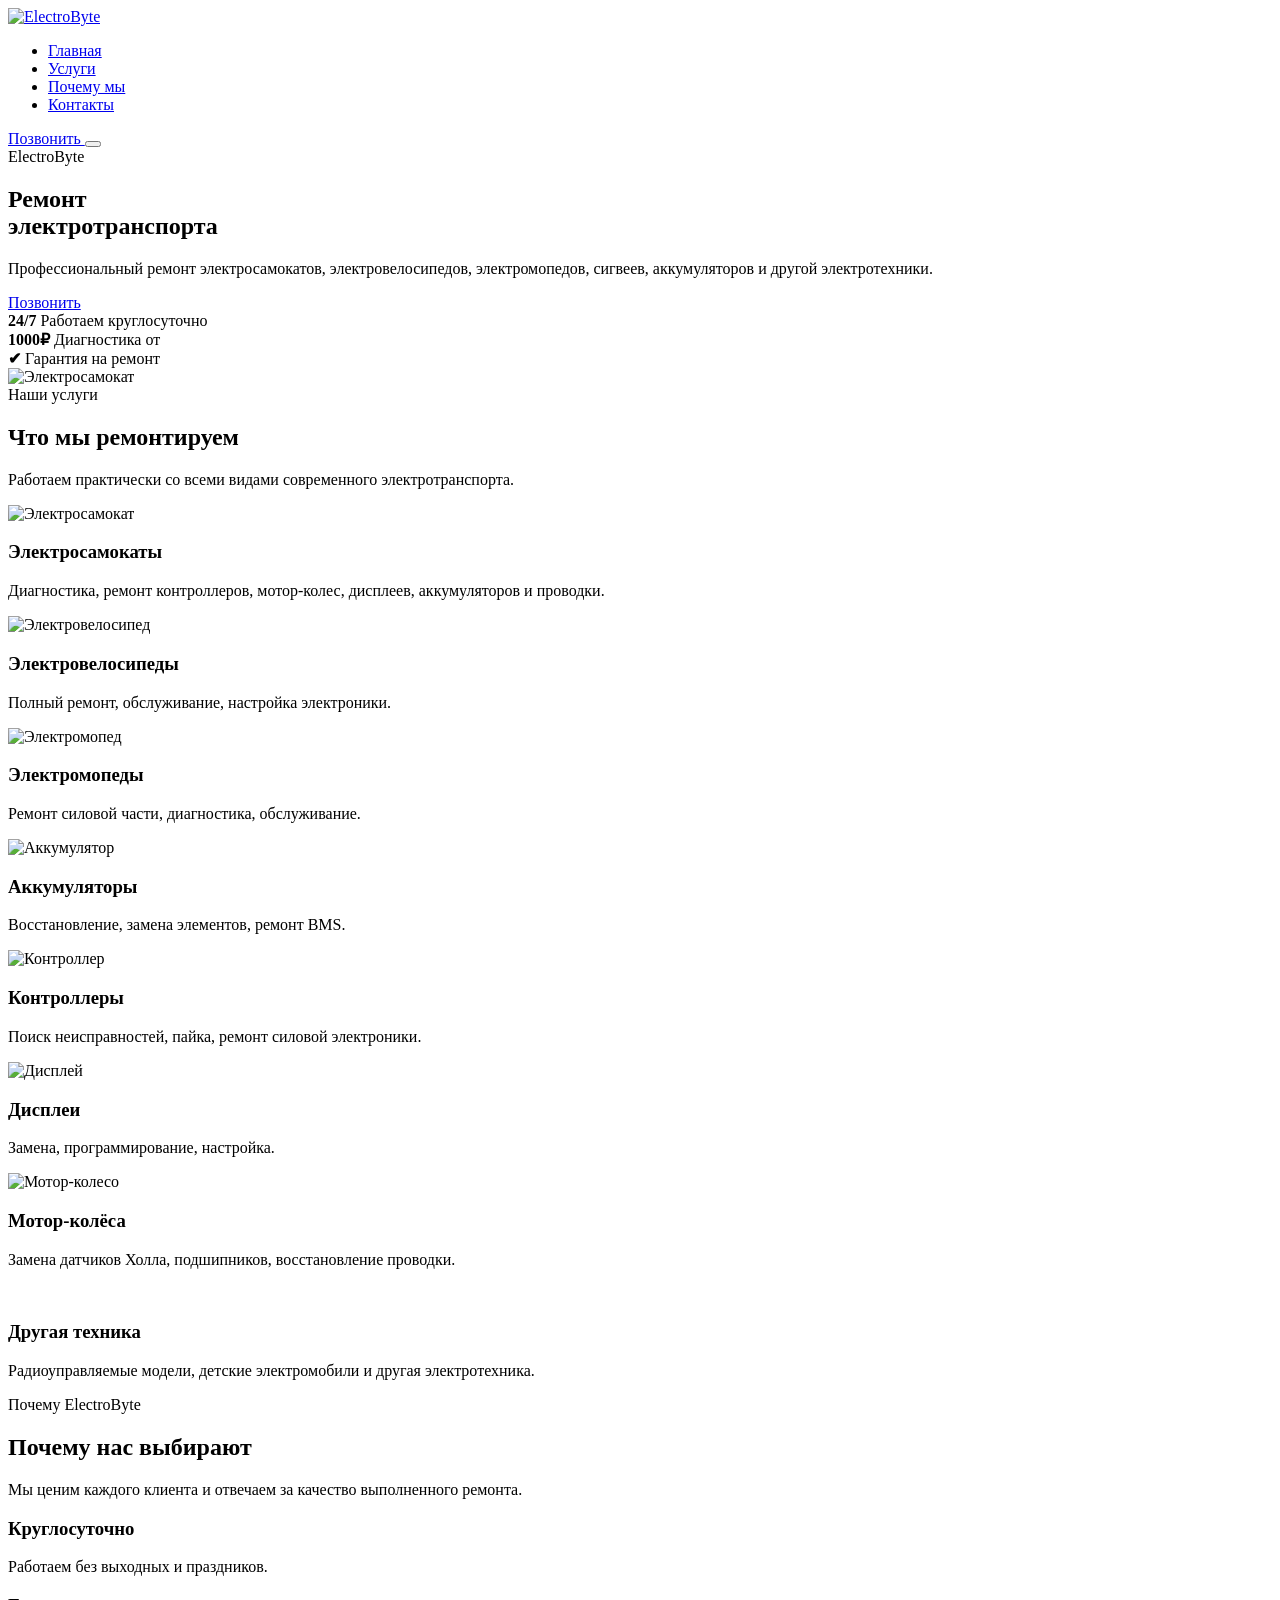
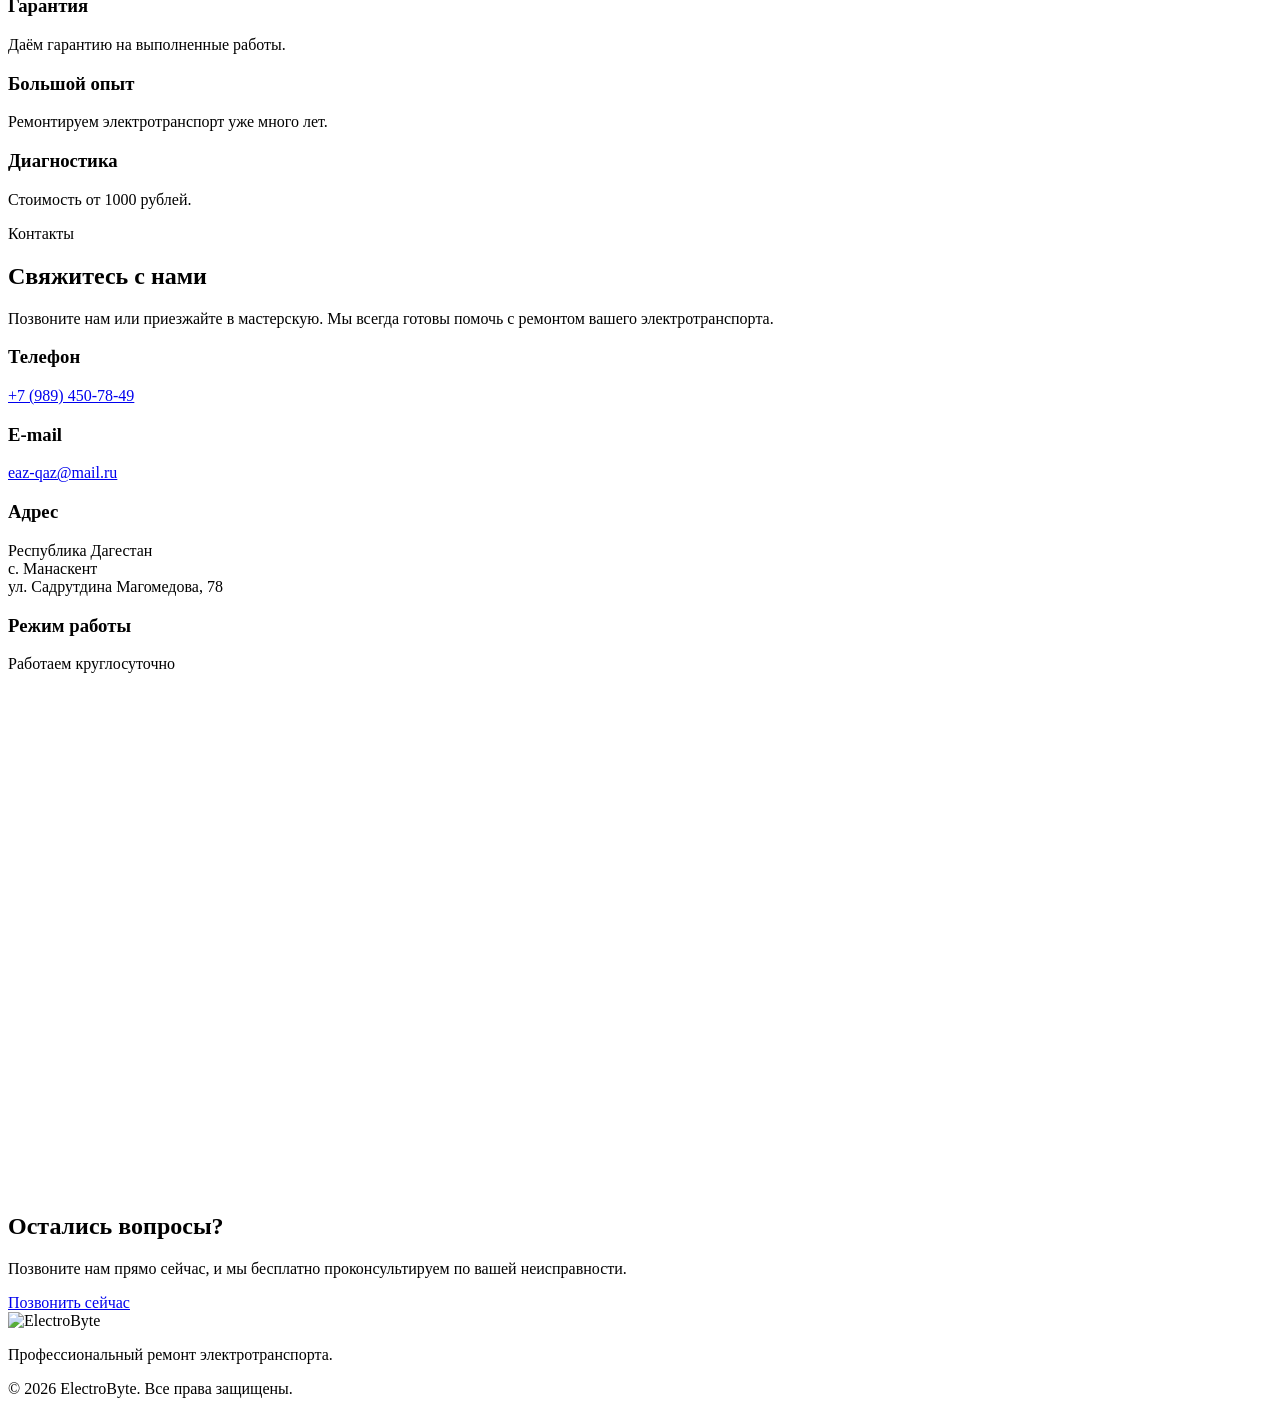
==== index.html @ 0cd7c613 "Add files via upload" ====
<!DOCTYPE html>
<html lang="ru">

<head>

    <meta charset="UTF-8">

    <meta name="viewport" content="width=device-width, initial-scale=1.0">

    <title>ElectroByte | Ремонт электротранспорта</title>

    <meta name="description"
        content="ElectroByte — профессиональный ремонт электросамокатов, электровелосипедов, электромопедов, аккумуляторов и другой электротехники.">

    <meta name="keywords"
        content="ремонт электросамокатов, ремонт электровелосипедов, ремонт электротранспорта, Дагестан, Манаскент">

    <meta name="theme-color" content="#0B1220">

    <link rel="icon" href="img/favicon.png">

    <link rel="preconnect" href="https://fonts.googleapis.com">

    <link rel="preconnect" href="https://fonts.gstatic.com" crossorigin>

    <link href="https://fonts.googleapis.com/css2?family=Montserrat:wght@300;400;500;600;700;800&display=swap"
        rel="stylesheet">

    <link rel="stylesheet" href="css/style.css">

</head>

<body>

<header class="header">

    <div class="container">

        <a href="#" class="logo">

            <img src="img/logo.png" alt="ElectroByte">

        </a>

        <nav class="navigation">

            <ul>

                <li><a href="#home">Главная</a></li>

                <li><a href="#services">Услуги</a></li>

                <li><a href="#advantages">Почему мы</a></li>

                <li><a href="#contacts">Контакты</a></li>

            </ul>

        </nav>

        <a href="tel:+79894507849" class="phone-button">

            Позвонить

        </a>

        <button class="burger">

            <span></span>

            <span></span>

            <span></span>

        </button>

    </div>

</header>

<main>

<section class="hero" id="home">

    <div class="container hero-wrapper">

        <div class="hero-content">

            <span class="subtitle">

                ElectroByte

            </span>

            <h1>

                Ремонт<br>

                электротранспорта

            </h1>

            <p>

                Профессиональный ремонт электросамокатов,
                электровелосипедов, электромопедов,
                сигвеев, аккумуляторов и другой
                электротехники.

            </p>

            <div class="hero-buttons">

                <a href="tel:+79894507849" class="btn btn-primary">

                    Позвонить

                </a>

            </div>

            <div class="hero-features">

                <div>

                    <strong>24/7</strong>

                    <span>Работаем круглосуточно</span>

                </div>

                <div>

                    <strong>1000₽</strong>

                    <span>Диагностика от</span>

                </div>

                <div>

                    <strong>✔</strong>

                    <span>Гарантия на ремонт</span>

                </div>

            </div>

        </div>

        <div class="hero-image">

            <img src="img/hero.webp" alt="Электросамокат">

        </div>

    </div>

</section>

<section class="services" id="services">

    <div class="container">

        <div class="section-header">

            <span>

                Наши услуги

            </span>

            <h2>

                Что мы ремонтируем

            </h2>

            <p>

                Работаем практически со всеми видами современного электротранспорта.

            </p>

        </div>

        <div class="services-grid">
                        <article class="service-card">

                <img src="img/icons/scooter.png" alt="Электросамокат">

                <h3>Электросамокаты</h3>

                <p>
                    Диагностика, ремонт контроллеров,
                    мотор-колес, дисплеев,
                    аккумуляторов и проводки.
                </p>

            </article>

            <article class="service-card">

                <img src="img/icons/bike.png" alt="Электровелосипед">

                <h3>Электровелосипеды</h3>

                <p>
                    Полный ремонт,
                    обслуживание,
                    настройка электроники.
                </p>

            </article>

            <article class="service-card">

                <img src="img/icons/moped.png" alt="Электромопед">

                <h3>Электромопеды</h3>

                <p>
                    Ремонт силовой части,
                    диагностика,
                    обслуживание.
                </p>

            </article>

            <article class="service-card">

                <img src="img/icons/battery.png" alt="Аккумулятор">

                <h3>Аккумуляторы</h3>

                <p>
                    Восстановление,
                    замена элементов,
                    ремонт BMS.
                </p>

            </article>

            <article class="service-card">

                <img src="img/icons/controller.png" alt="Контроллер">

                <h3>Контроллеры</h3>

                <p>
                    Поиск неисправностей,
                    пайка,
                    ремонт силовой электроники.
                </p>

            </article>

            <article class="service-card">

                <img src="img/icons/display.png" alt="Дисплей">

                <h3>Дисплеи</h3>

                <p>
                    Замена,
                    программирование,
                    настройка.
                </p>

            </article>

            <article class="service-card">

                <img src="img/icons/motor.svg" alt="Мотор-колесо">

                <h3>Мотор-колёса</h3>

                <p>
                    Замена датчиков Холла,
                    подшипников,
                    восстановление проводки.
                </p>

            </article>

            <article class="service-card">

                <img src="img/icons/other.svg" alt="">

                <h3>Другая техника</h3>

                <p>
                    Радиоуправляемые модели,
                    детские электромобили
                    и другая электротехника.
                </p>

            </article>

        </div>

    </div>

</section>

<section class="advantages" id="advantages">

    <div class="container">

        <div class="section-header">

            <span>

                Почему ElectroByte

            </span>

            <h2>

                Почему нас выбирают

            </h2>

            <p>

                Мы ценим каждого клиента
                и отвечаем за качество
                выполненного ремонта.

            </p>

        </div>

        <div class="advantages-grid">

            <div class="advantage">

                <h3>Круглосуточно</h3>

                <p>

                    Работаем без выходных
                    и праздников.

                </p>

            </div>

            <div class="advantage">

                <h3>Гарантия</h3>

                <p>

                    Даём гарантию
                    на выполненные работы.

                </p>

            </div>

            <div class="advantage">

                <h3>Большой опыт</h3>

                <p>

                    Ремонтируем
                    электротранспорт
                    уже много лет.

                </p>

            </div>

            <div class="advantage">

                <h3>Диагностика</h3>

                <p>

                    Стоимость
                    от 1000 рублей.

                </p>

            </div>

        </div>

    </div>

</section>

<section class="contacts" id="contacts">

    <div class="container">

        <div class="section-header">

            <span>

                Контакты

            </span>

            <h2>

                Свяжитесь с нами

            </h2>
                        <p>

                Позвоните нам или приезжайте в мастерскую.
                Мы всегда готовы помочь с ремонтом вашего электротранспорта.

            </p>

        </div>

        <div class="contacts-wrapper">

            <div class="contact-info">

                <div class="contact-card">

                    <h3>Телефон</h3>

                    <a href="tel:+79894507849">

                        +7 (989) 450-78-49

                    </a>

                </div>

                <div class="contact-card">

                    <h3>E-mail</h3>

                    <a href="mailto:eaz-qaz@mail.ru">

                        eaz-qaz@mail.ru

                    </a>

                </div>

                <div class="contact-card">

                    <h3>Адрес</h3>

                    <p>

                        Республика Дагестан<br>
                        с. Манаскент<br>
                        ул. Садрутдина Магомедова, 78

                    </p>

                </div>

                <div class="contact-card">

                    <h3>Режим работы</h3>

                    <p>

                        Работаем круглосуточно

                    </p>

                </div>

            </div>

           <div class="map">

    <iframe
        src="https://yandex.ru/map-widget/v1/?um=constructor%3A7af383a768c55aa3eb6e711b6950ebe165c0f8ca5ec06f56325279b24f42268d&amp;source=constructor"
        width="100%"
        height="500"
        frameborder="0"
        loading="lazy">
    </iframe>

</div>

        </div>

    </div>

</section>

<section class="cta">

    <div class="container">

        <div class="cta-content">

            <h2>

                Остались вопросы?

            </h2>

            <p>

                Позвоните нам прямо сейчас,
                и мы бесплатно проконсультируем
                по вашей неисправности.

            </p>

            <a href="tel:+79894507849" class="btn btn-primary">

                Позвонить сейчас

            </a>

        </div>

    </div>

</section>

</main>

<footer class="footer">

    <div class="container">

        <div class="footer-top">

            <img src="img/logo.png"
                 alt="ElectroByte"
                 class="footer-logo">

            <p>

                Профессиональный ремонт электротранспорта.

            </p>

        </div>

        <div class="footer-bottom">

            <p>

                © 2026 ElectroByte.
                Все права защищены.

            </p>

        </div>

    </div>

</footer>

<script src="js/script.js"></script>

</body>

</html>
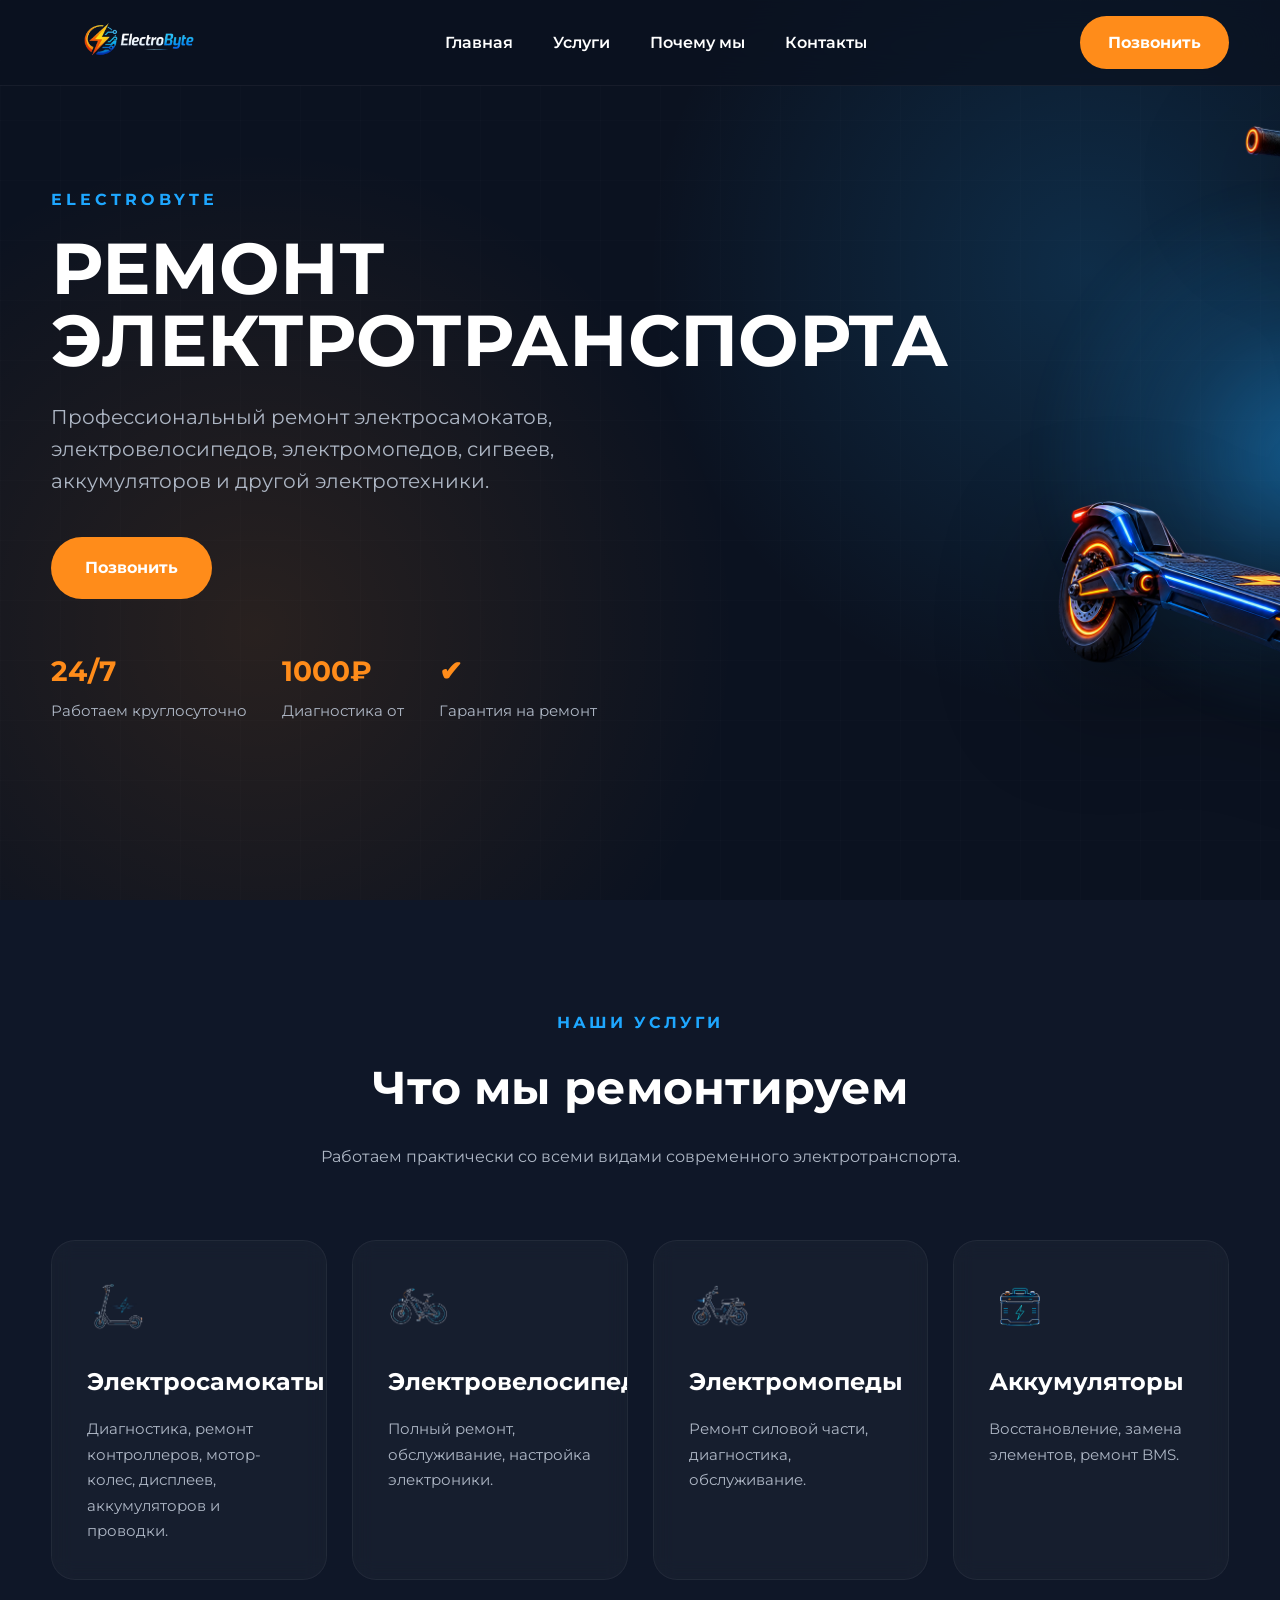
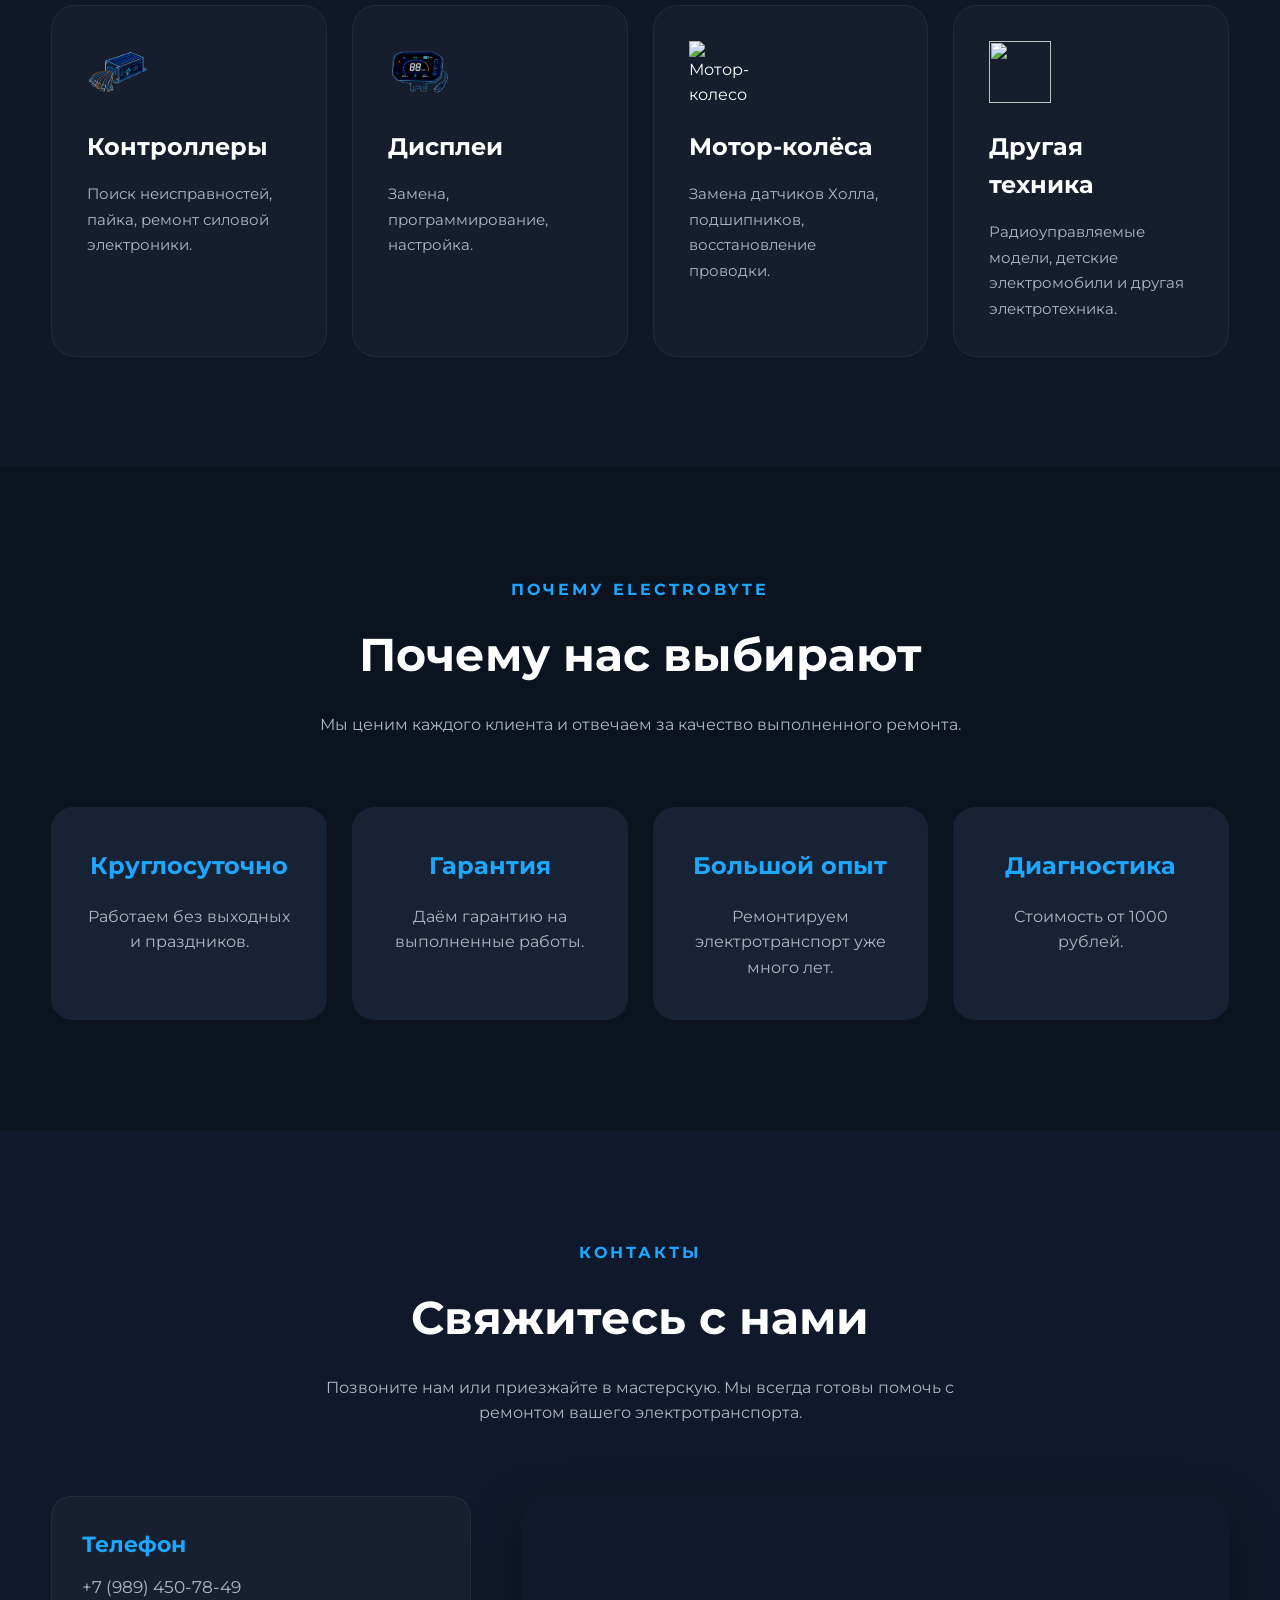
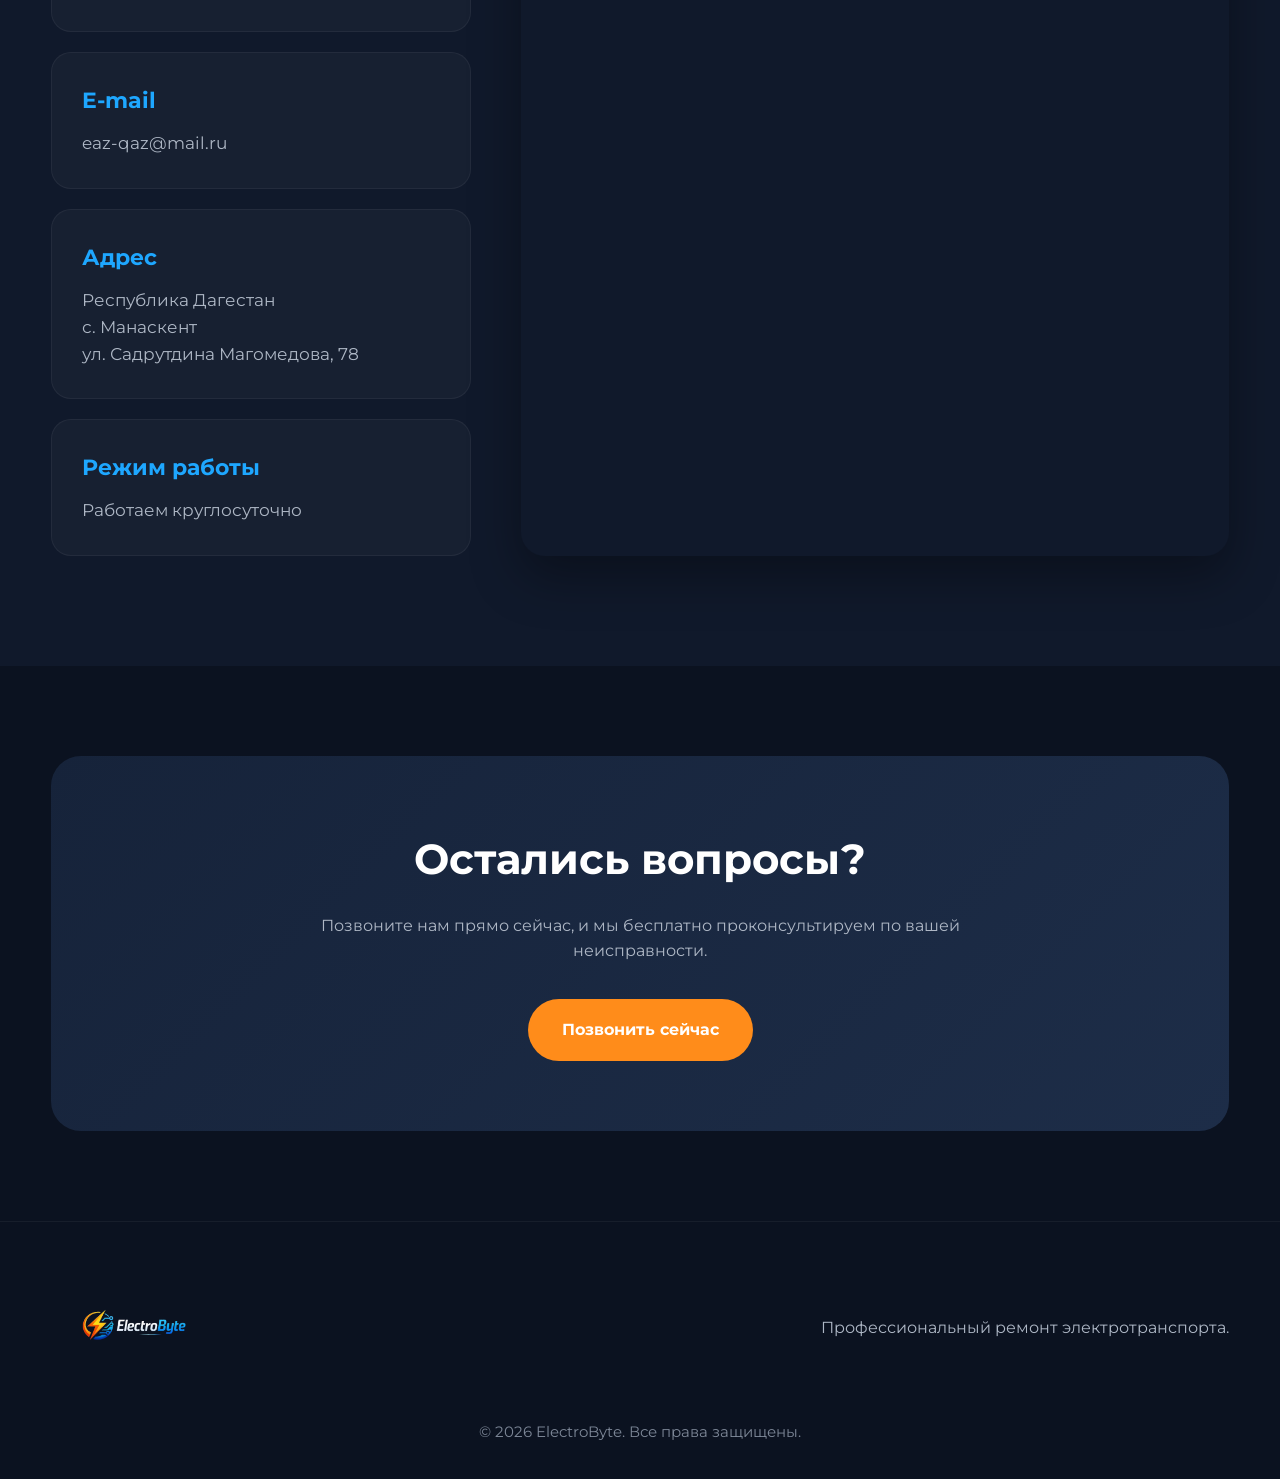
==== commit 9e06733b: "Первый сайт ElectroByte" ====
--- a/index.html
+++ b/index.html
@@ -475,7 +475,7 @@
 
             </div>
 
-           <div class="map">
+      <div class="map">
 
     <iframe
         src="https://yandex.ru/map-widget/v1/?um=constructor%3A7af383a768c55aa3eb6e711b6950ebe165c0f8ca5ec06f56325279b24f42268d&amp;source=constructor"
--- a/css/style.css
+++ b/css/style.css
@@ -0,0 +1,1022 @@
+/* ==========================================================
+   ELECTROBYTE
+   Автор: ChatGPT
+   Версия: 1.0
+========================================================== */
+
+:root{
+
+    --bg:#0b1220;
+    --bg-light:#131c2f;
+    --card:#182235;
+
+    --blue:#1ea7ff;
+    --orange:#ff8c1a;
+
+    --white:#ffffff;
+    --gray:#aeb7c5;
+
+    --radius:18px;
+
+    --transition:.35s ease;
+
+    --shadow:0 20px 50px rgba(0,0,0,.35);
+
+}
+
+/* ==========================================================
+RESET
+========================================================== */
+
+*{
+
+    margin:0;
+    padding:0;
+    box-sizing:border-box;
+
+}
+
+html{
+
+    scroll-behavior:smooth;
+
+}
+
+body{
+
+    font-family:"Montserrat",sans-serif;
+
+    background:var(--bg);
+
+    color:var(--white);
+
+    overflow-x:hidden;
+
+    line-height:1.6;
+
+}
+
+img{
+
+    display:block;
+
+    max-width:100%;
+
+}
+
+a{
+
+    color:inherit;
+
+    text-decoration:none;
+
+}
+
+button{
+
+    font-family:inherit;
+
+}
+
+/* ==========================================================
+CONTAINER
+========================================================== */
+
+.container{
+
+    width:min(1200px,92%);
+
+    margin:auto;
+
+}
+
+/* ==========================================================
+SECTION
+========================================================== */
+
+section{
+
+    padding:110px 0;
+
+}
+
+.section-header{
+
+    text-align:center;
+
+    margin-bottom:70px;
+
+}
+
+.section-header span{
+
+    display:inline-block;
+
+    color:var(--blue);
+
+    font-weight:700;
+
+    letter-spacing:3px;
+
+    text-transform:uppercase;
+
+    margin-bottom:15px;
+
+}
+
+.section-header h2{
+
+    font-size:46px;
+
+    margin-bottom:20px;
+
+}
+
+.section-header p{
+
+    max-width:700px;
+
+    margin:auto;
+
+    color:var(--gray);
+
+}
+
+/* ==========================================================
+BUTTONS
+========================================================== */
+
+.btn{
+
+    display:inline-flex;
+
+    align-items:center;
+
+    justify-content:center;
+
+    gap:10px;
+
+    padding:18px 34px;
+
+    border-radius:999px;
+
+    transition:var(--transition);
+
+    font-weight:700;
+
+}
+
+.btn-primary{
+
+    background:var(--orange);
+
+    color:#fff;
+
+}
+
+.btn-primary:hover{
+
+    background:var(--blue);
+
+    transform:translateY(-4px);
+
+}
+
+/* ==========================================================
+HEADER
+========================================================== */
+
+.header{
+
+    position:fixed;
+
+    top:0;
+
+    left:0;
+
+    width:100%;
+
+    z-index:1000;
+
+    backdrop-filter:blur(18px);
+
+    background:rgba(11,18,32,.70);
+
+    border-bottom:1px solid rgba(255,255,255,.05);
+
+}
+
+.header .container{
+
+    height:85px;
+
+    display:flex;
+
+    align-items:center;
+
+    justify-content:space-between;
+
+}
+
+.logo img{
+
+    width:180px;
+
+}
+
+.navigation ul{
+
+    display:flex;
+
+    gap:40px;
+
+    list-style:none;
+
+}
+
+.navigation a{
+
+    font-weight:600;
+
+    transition:var(--transition);
+
+}
+
+.navigation a:hover{
+
+    color:var(--blue);
+
+}
+
+.phone-button{
+
+    background:var(--orange);
+
+    padding:14px 28px;
+
+    border-radius:999px;
+
+    transition:var(--transition);
+
+    font-weight:700;
+
+}
+
+.phone-button:hover{
+
+    background:var(--blue);
+
+}
+
+.burger{
+
+    display:none;
+
+    background:none;
+
+    border:none;
+
+    cursor:pointer;
+
+}
+
+.burger span{
+
+    display:block;
+
+    width:28px;
+
+    height:3px;
+
+    background:#fff;
+
+    margin:5px 0;
+
+    border-radius:3px;
+
+}
+
+/* ==========================================================
+HERO
+========================================================== */
+
+.hero{
+
+    min-height:100vh;
+
+    display:flex;
+
+    align-items:center;
+
+    position:relative;
+
+    overflow:hidden;
+
+    padding-top:120px;
+
+    background:
+    radial-gradient(circle at 85% 30%, rgba(30,167,255,.18), transparent 35%),
+    radial-gradient(circle at 20% 70%, rgba(255,140,26,.12), transparent 40%),
+    #0b1220;
+
+}
+
+.hero::before{
+
+    content:"";
+
+    position:absolute;
+
+    inset:0;
+
+    background-image:
+
+        linear-gradient(rgba(255,255,255,.03) 1px, transparent 1px),
+
+        linear-gradient(90deg, rgba(255,255,255,.03) 1px, transparent 1px);
+
+    background-size:60px 60px;
+
+    opacity:.35;
+
+}
+
+.hero-wrapper{
+
+    position:relative;
+
+    z-index:2;
+
+    display:grid;
+
+    grid-template-columns:1fr 1fr;
+
+    gap:80px;
+
+    align-items:center;
+
+}
+
+.hero-content .subtitle{
+
+    display:inline-block;
+
+    color:var(--blue);
+
+    font-weight:700;
+
+    letter-spacing:4px;
+
+    text-transform:uppercase;
+
+    margin-bottom:20px;
+
+}
+
+.hero-content h1{
+
+    font-size:72px;
+
+    line-height:1;
+
+    margin-bottom:25px;
+
+    text-transform:uppercase;
+
+}
+
+.hero-content p{
+
+    color:var(--gray);
+
+    font-size:20px;
+
+    max-width:620px;
+
+    margin-bottom:40px;
+
+}
+
+.hero-buttons{
+
+    display:flex;
+
+    gap:20px;
+
+    margin-bottom:50px;
+
+}
+
+.hero-features{
+
+    display:flex;
+
+    gap:35px;
+
+    flex-wrap:wrap;
+
+}
+
+.hero-features div{
+
+    display:flex;
+
+    flex-direction:column;
+
+    gap:6px;
+
+}
+
+.hero-features strong{
+
+    color:var(--orange);
+
+    font-size:28px;
+
+}
+
+.hero-features span{
+
+    color:var(--gray);
+
+    font-size:15px;
+
+}
+
+.hero-image{
+
+    position:relative;
+
+    display:flex;
+
+    justify-content:center;
+
+    align-items:center;
+
+}
+
+.hero-image::before{
+
+    content:"";
+
+    position:absolute;
+
+    width:520px;
+
+    height:520px;
+
+    border-radius:50%;
+
+    background:radial-gradient(circle,
+        rgba(30,167,255,.45),
+        rgba(30,167,255,.15),
+        transparent 75%);
+
+    filter:blur(15px);
+
+}
+
+.hero-image img{
+
+    position:relative;
+
+    z-index:2;
+
+    max-width:560px;
+
+    animation:float 4s ease-in-out infinite;
+
+    filter:drop-shadow(0 35px 60px rgba(0,0,0,.45));
+
+}
+
+@keyframes float{
+
+    0%,100%{
+        transform:translateX(-200px) translateY(0);
+    }
+
+    50%{
+        transform:translateX(-200px) translateY(-18px);
+    }
+
+}
+
+/* ==========================================================
+SERVICES
+========================================================== */
+
+.services{
+
+    position:relative;
+
+    background:#0f1728;
+
+}
+
+.services-grid{
+
+    display:grid;
+
+    grid-template-columns:repeat(4,1fr);
+
+    gap:25px;
+
+}
+
+.service-card{
+
+    position:relative;
+
+    overflow:hidden;
+
+    background:rgba(255,255,255,.03);
+
+    border:1px solid rgba(255,255,255,.05);
+
+    border-radius:24px;
+
+    padding:35px;
+
+    transition:all .35s ease;
+
+    backdrop-filter:blur(10px);
+
+}
+
+.service-card::before{
+
+    content:"";
+
+    position:absolute;
+
+    top:0;
+
+    left:-120%;
+
+    width:120%;
+
+    height:100%;
+
+    background:linear-gradient(
+
+        90deg,
+
+        transparent,
+
+        rgba(30,167,255,.15),
+
+        transparent
+
+    );
+
+    transition:.7s;
+
+}
+
+.service-card:hover::before{
+
+    left:120%;
+
+}
+
+.service-card:hover{
+
+    transform:translateY(-10px);
+
+    border-color:rgba(30,167,255,.45);
+
+    box-shadow:
+
+        0 20px 40px rgba(0,0,0,.35),
+
+        0 0 35px rgba(30,167,255,.18);
+
+}
+
+.service-card img{
+
+    width:62px;
+
+    height:62px;
+
+    margin-bottom:25px;
+
+}
+
+.service-card h3{
+
+    font-size:24px;
+
+    margin-bottom:15px;
+
+}
+
+.service-card p{
+
+    color:var(--gray);
+
+    font-size:15px;
+
+    line-height:1.7;
+
+}
+
+/* ==========================================================
+ADVANTAGES
+========================================================== */
+
+.advantages{
+
+    background:#0b1220;
+
+}
+
+.advantages-grid{
+
+    display:grid;
+
+    grid-template-columns:repeat(4,1fr);
+
+    gap:25px;
+
+}
+
+.advantage{
+
+    text-align:center;
+
+    padding:40px 30px;
+
+    background:var(--card);
+
+    border-radius:22px;
+
+    transition:.35s;
+
+}
+
+.advantage:hover{
+
+    transform:translateY(-10px);
+
+    background:#1b2940;
+
+}
+
+.advantage h3{
+
+    margin-bottom:18px;
+
+    font-size:24px;
+
+    color:var(--blue);
+
+}
+
+.advantage p{
+
+    color:var(--gray);
+
+}
+
+/* ==========================================================
+CONTACTS
+========================================================== */
+
+.contacts{
+
+    background:#10192b;
+
+}
+
+.contacts-wrapper{
+
+    display:grid;
+
+    grid-template-columns:420px 1fr;
+
+    gap:50px;
+
+    align-items:stretch;
+
+}
+
+.contact-info{
+
+    display:flex;
+
+    flex-direction:column;
+
+    gap:20px;
+
+}
+
+.contact-card{
+
+    background:rgba(255,255,255,.03);
+
+    border:1px solid rgba(255,255,255,.05);
+
+    border-radius:20px;
+
+    padding:30px;
+
+    transition:.3s;
+
+}
+
+.contact-card:hover{
+
+    border-color:rgba(30,167,255,.35);
+
+    transform:translateY(-5px);
+
+}
+
+.contact-card h3{
+
+    margin-bottom:12px;
+
+    color:var(--blue);
+
+    font-size:22px;
+
+}
+
+.contact-card p,
+.contact-card a{
+
+    color:var(--gray);
+
+    font-size:17px;
+
+}
+
+.contact-card a:hover{
+
+    color:#fff;
+
+}
+
+.map{
+
+    overflow:hidden;
+
+    border-radius:24px;
+
+    box-shadow:var(--shadow);
+
+}
+
+.map iframe{
+
+    width:100%;
+
+    height:100%;
+
+    min-height:520px;
+
+    border:0;
+
+}
+
+/* ==========================================================
+CTA
+========================================================== */
+
+.cta{
+
+    padding:90px 0;
+
+}
+
+.cta-content{
+
+    text-align:center;
+
+    background:linear-gradient(135deg,#16233a,#1d2d48);
+
+    border-radius:30px;
+
+    padding:70px 40px;
+
+}
+
+.cta-content h2{
+
+    font-size:42px;
+
+    margin-bottom:20px;
+
+}
+
+.cta-content p{
+
+    max-width:700px;
+
+    margin:0 auto 35px;
+
+    color:var(--gray);
+
+}
+
+/* ==========================================================
+FOOTER
+========================================================== */
+
+.footer{
+
+    border-top:1px solid rgba(255,255,255,.05);
+
+    padding:50px 0 35px;
+
+    background:#0b1220;
+
+}
+
+.footer-top{
+
+    display:flex;
+
+    justify-content:space-between;
+
+    align-items:center;
+
+    margin-bottom:35px;
+
+}
+
+.footer-logo{
+
+    width:170px;
+
+}
+
+.footer-top p{
+
+    color:var(--gray);
+
+}
+
+.footer-bottom{
+
+    text-align:center;
+
+    color:#7d8797;
+
+    font-size:15px;
+
+}
+
+/* ==========================================================
+RESPONSIVE
+========================================================== */
+
+@media(max-width:1100px){
+
+    .hero-wrapper{
+
+        grid-template-columns:1fr;
+
+        text-align:center;
+
+    }
+
+    .hero-content p{
+
+        margin-left:auto;
+
+        margin-right:auto;
+
+    }
+
+    .hero-buttons{
+
+        justify-content:center;
+
+    }
+
+    .hero-features{
+
+        justify-content:center;
+
+    }
+
+    .hero-image{
+
+        margin-top:50px;
+
+    }
+
+    .services-grid{
+
+        grid-template-columns:repeat(2,1fr);
+
+    }
+
+    .advantages-grid{
+
+        grid-template-columns:repeat(2,1fr);
+
+    }
+
+    .contacts-wrapper{
+
+        grid-template-columns:1fr;
+
+    }
+
+}
+
+@media(max-width:768px){
+
+    .navigation{
+
+        display:none;
+
+    }
+
+    .phone-button{
+
+        display:none;
+
+    }
+
+    .burger{
+
+        display:block;
+
+    }
+
+    .hero-content h1{
+
+        font-size:46px;
+
+    }
+
+    .section-header h2{
+
+        font-size:34px;
+
+    }
+
+    .services-grid{
+
+        grid-template-columns:1fr;
+
+    }
+
+    .advantages-grid{
+
+        grid-template-columns:1fr;
+
+    }
+
+    .footer-top{
+
+        flex-direction:column;
+
+        gap:25px;
+
+        text-align:center;
+
+    }
+
+    section{
+
+        padding:80px 0;
+
+    }
+
+}
+
+/* ==========================================================
+ANIMATIONS
+========================================================== */
+
+.hidden{
+
+    opacity:0;
+
+    transform:translateY(60px);
+
+    transition:1s ease;
+
+}
+
+.show{
+
+    opacity:1;
+
+    transform:translateY(0);
+
+}
+
+.header-scroll{
+
+    background:rgba(11,18,32,.92);
+
+    box-shadow:0 15px 40px rgba(0,0,0,.35);
+
+}
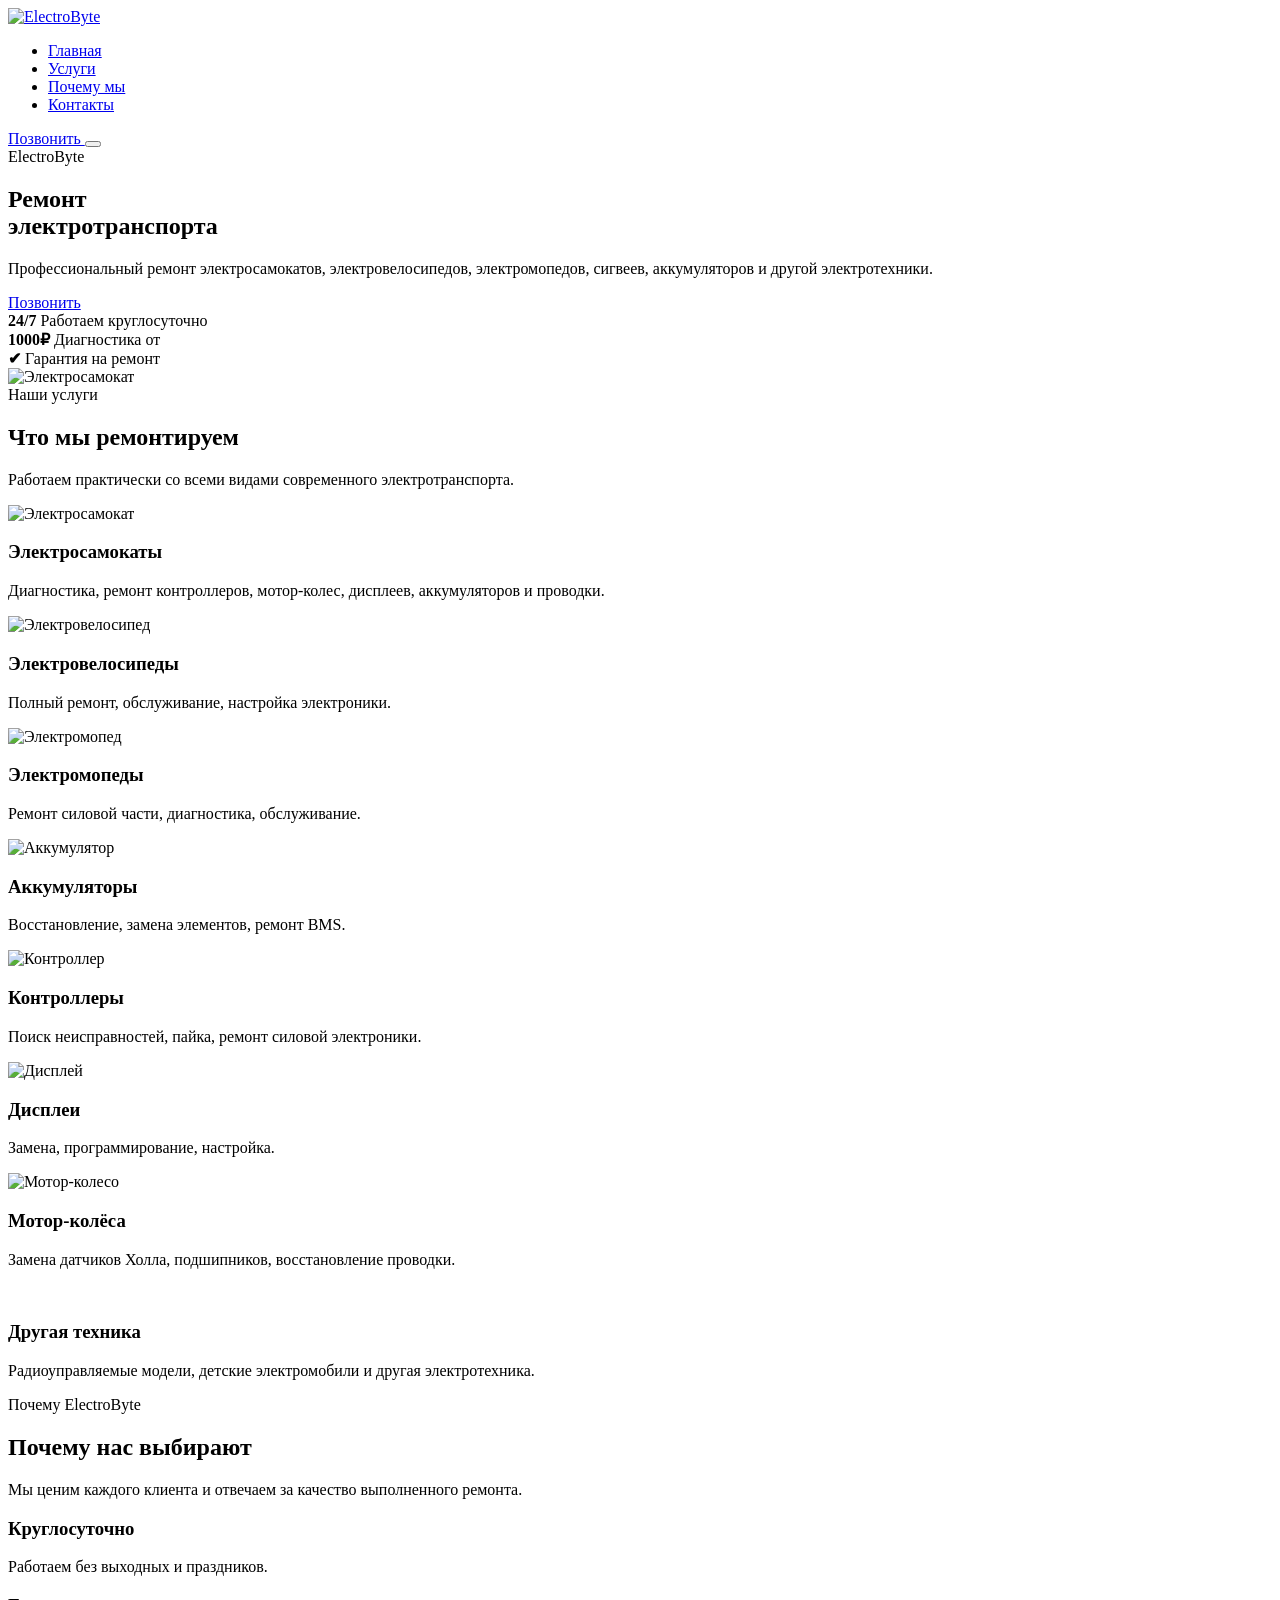
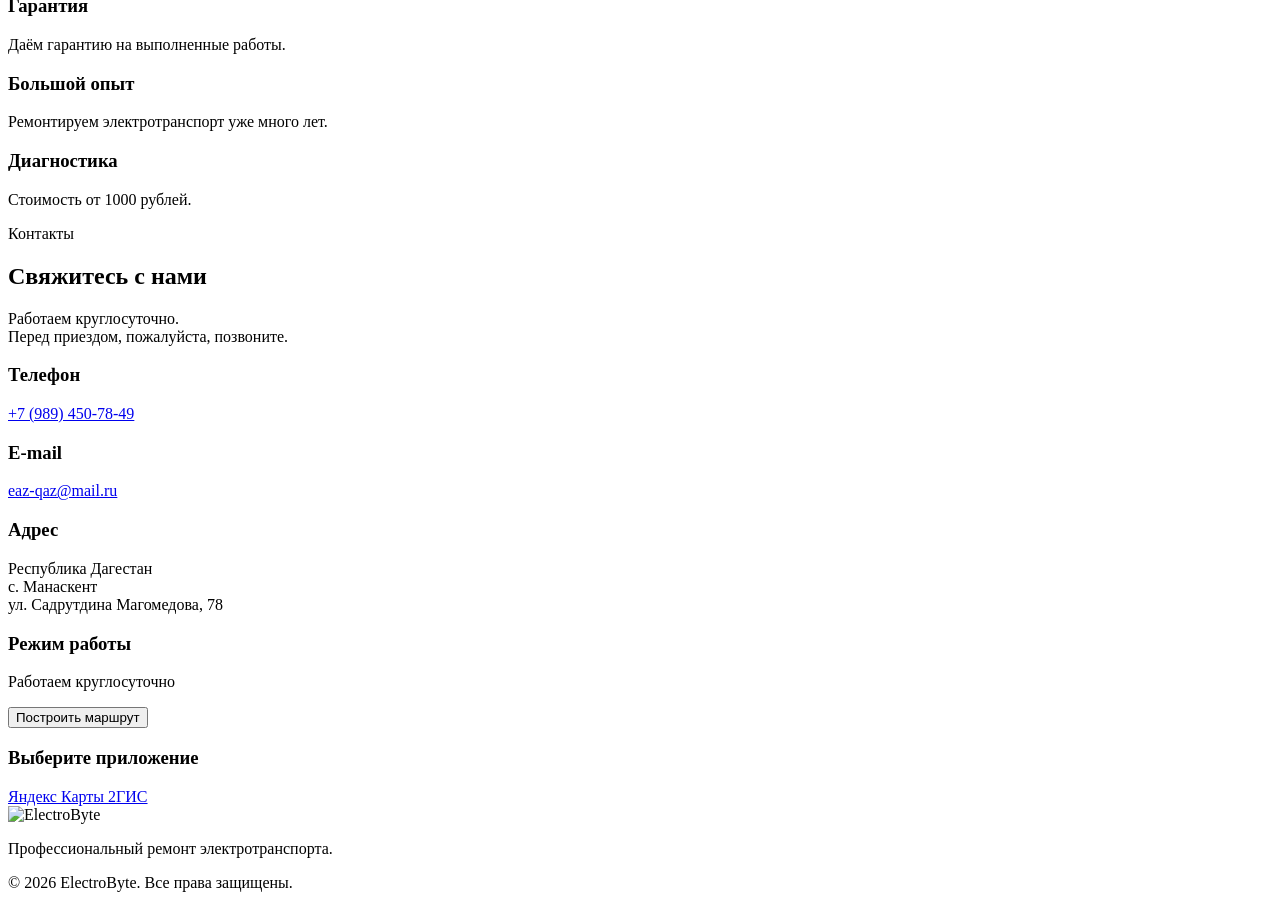
==== commit 5f7c6b9d: "Add files via upload" ====
--- a/index.html
+++ b/index.html
@@ -272,7 +272,7 @@
 
             <article class="service-card">
 
-                <img src="img/icons/motor.svg" alt="Мотор-колесо">
+                <img src="img/icons/motor.png" alt="Мотор-колесо">
 
                 <h3>Мотор-колёса</h3>
 
@@ -286,7 +286,7 @@
 
             <article class="service-card">
 
-                <img src="img/icons/other.svg" alt="">
+                <img src="img/icons/repair.png" alt="">
 
                 <h3>Другая техника</h3>
 
@@ -412,8 +412,8 @@
             </h2>
                         <p>
 
-                Позвоните нам или приезжайте в мастерскую.
-                Мы всегда готовы помочь с ремонтом вашего электротранспорта.
+                 Работаем круглосуточно.<br>
+    Перед приездом, пожалуйста, позвоните.
 
             </p>
 
@@ -475,15 +475,13 @@
 
             </div>
 
-      <div class="map">
-
-    <iframe
-        src="https://yandex.ru/map-widget/v1/?um=constructor%3A7af383a768c55aa3eb6e711b6950ebe165c0f8ca5ec06f56325279b24f42268d&amp;source=constructor"
-        width="100%"
-        height="500"
-        frameborder="0"
-        loading="lazy">
-    </iframe>
+   <div class="route-box">
+
+    <button class="btn-route" id="routeButton">
+
+        Построить маршрут
+
+    </button>
 
 </div>
 
@@ -493,39 +491,29 @@
 
 </section>
 
-<section class="cta">
-
-    <div class="container">
-
-        <div class="cta-content">
-
-            <h2>
-
-                Остались вопросы?
-
-            </h2>
-
-            <p>
-
-                Позвоните нам прямо сейчас,
-                и мы бесплатно проконсультируем
-                по вашей неисправности.
-
-            </p>
-
-            <a href="tel:+79894507849" class="btn btn-primary">
-
-                Позвонить сейчас
-
-            </a>
-
-        </div>
-
-    </div>
-
-</section>
-
 </main>
+
+<div class="route-modal" id="routeModal">
+
+    <div class="route-content">
+
+        <h3>Выберите приложение</h3>
+
+        <a href="https://yandex.ru/maps/-/CTdSzFjz" target="_blank">
+
+            Яндекс Карты
+
+        </a>
+
+        <a href="https://go.2gis.com/w8YO3" target="_blank">
+
+            2ГИС
+
+        </a>
+
+    </div>
+
+</div>
 
 <footer class="footer">
 
@@ -562,6 +550,8 @@
 
 <script src="js/script.js"></script>
 
+
+
 </body>
 
 </html>
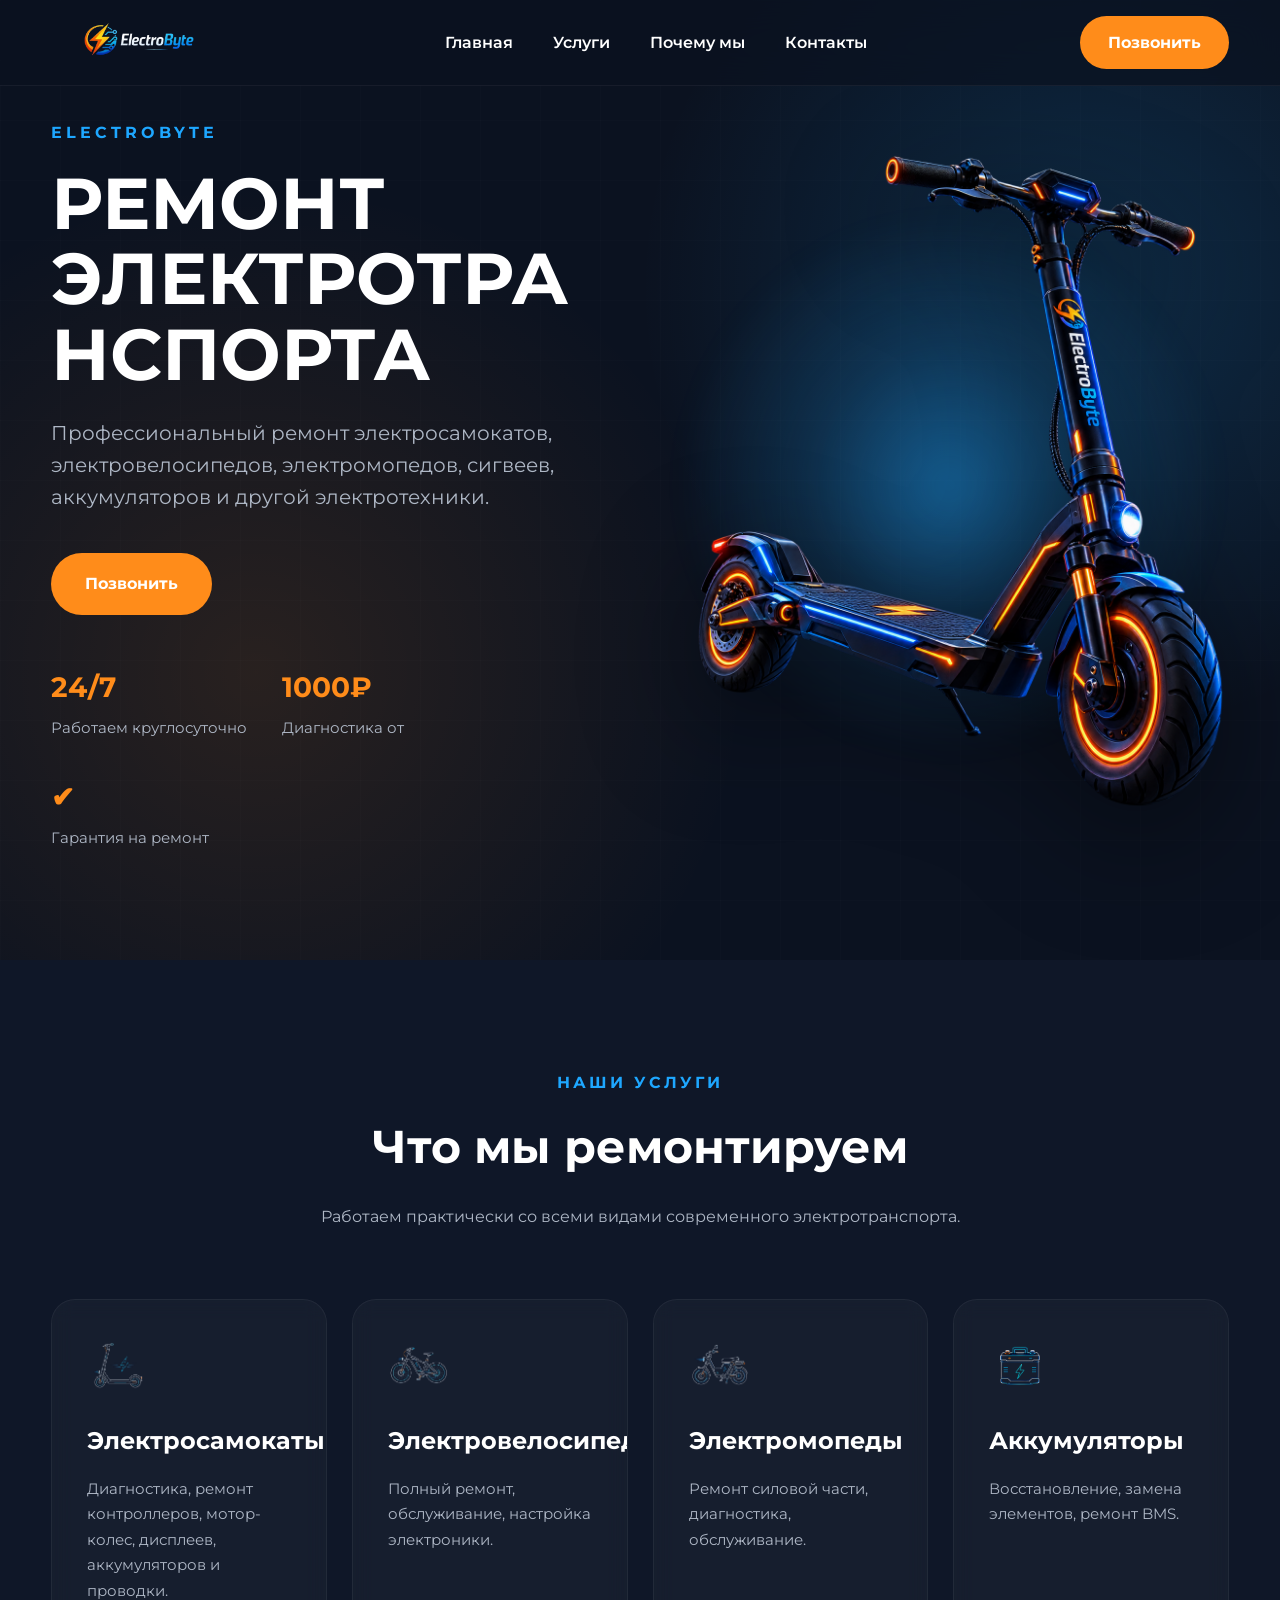
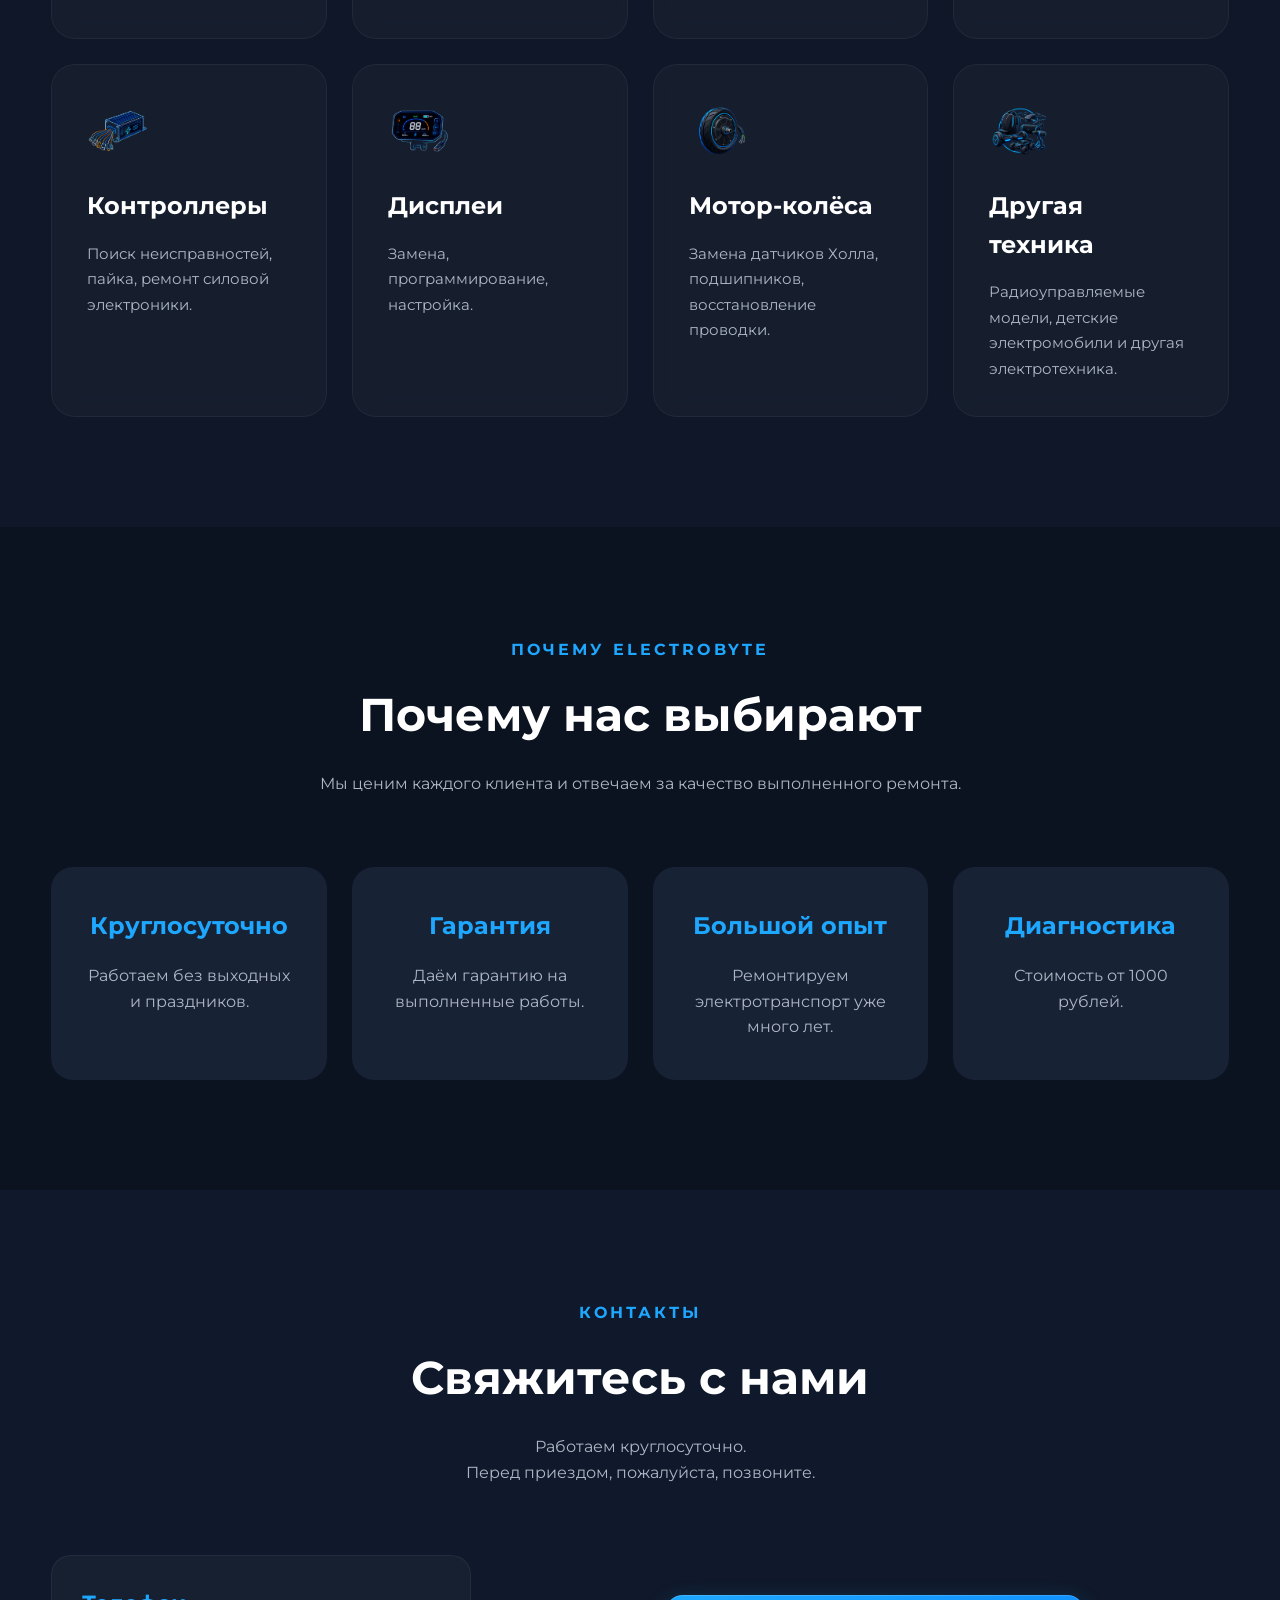
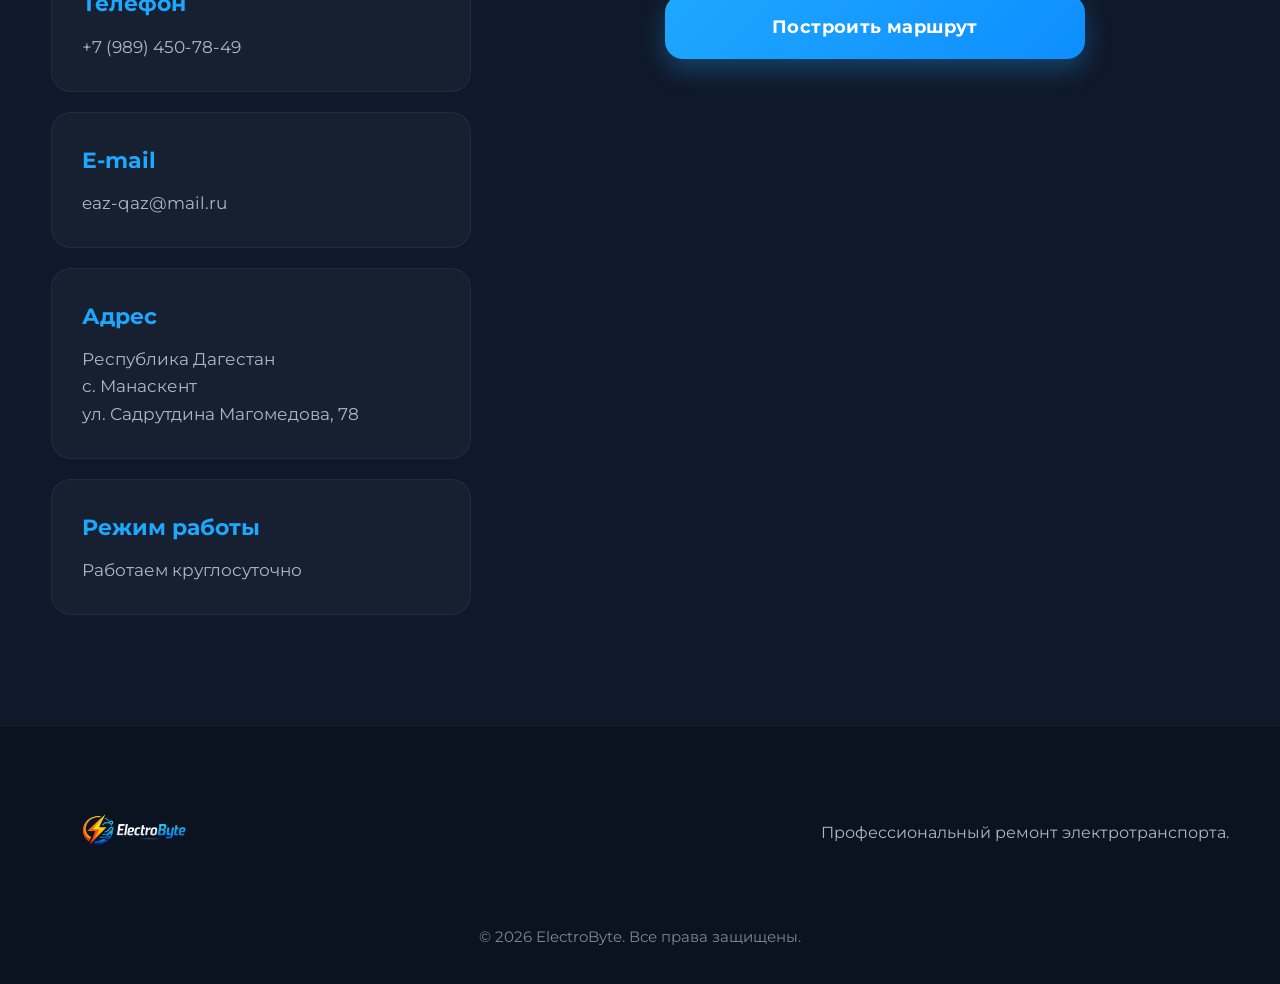
==== commit d3f6dae2: "Изменен" ====
--- a/index.html
+++ b/index.html
@@ -551,7 +551,27 @@
 <script src="js/script.js"></script>
 
 
-
+<!-- Окно входа в CRM -->
+<div id="crmLogin" class="crm-login">
+
+    <div class="crm-box">
+
+        <h2>ElectroByte CRM</h2>
+
+        <input
+            type="password"
+            id="crmPin"
+            placeholder="Введите PIN">
+
+        <button id="crmEnter">
+            Войти
+        </button>
+
+    </div>
+
+</div>
+<link rel="stylesheet" href="css/login.css">
+<script src="js/login.js"></script>
 </body>
 
 </html>
--- a/css/style.css
+++ b/css/style.css
@@ -0,0 +1,1306 @@
+/* ==========================================================
+   ELECTROBYTE
+   Автор: ChatGPT
+   Версия: 1.0
+========================================================== */
+
+:root{
+
+    --bg:#0b1220;
+    --bg-light:#131c2f;
+    --card:#182235;
+
+    --blue:#1ea7ff;
+    --orange:#ff8c1a;
+
+    --white:#ffffff;
+    --gray:#aeb7c5;
+
+    --radius:18px;
+
+    --transition:.35s ease;
+
+    --shadow:0 20px 50px rgba(0,0,0,.35);
+
+}
+
+/* ==========================================================
+RESET
+========================================================== */
+
+*{
+
+    margin:0;
+    padding:0;
+    box-sizing:border-box;
+
+}
+
+html{
+
+    scroll-behavior:smooth;
+
+}
+
+body{
+
+    font-family:"Montserrat",sans-serif;
+
+    background:var(--bg);
+
+    color:var(--white);
+
+    overflow-x:hidden;
+
+    line-height:1.6;
+
+}
+
+img{
+
+    display:block;
+
+    max-width:100%;
+
+}
+
+a{
+
+    color:inherit;
+
+    text-decoration:none;
+
+}
+
+button{
+
+    font-family:inherit;
+
+}
+
+/* ==========================================================
+CONTAINER
+========================================================== */
+
+.container{
+
+    width:min(1200px,92%);
+
+    margin:auto;
+
+}
+
+/* ==========================================================
+SECTION
+========================================================== */
+
+section{
+
+    padding:110px 0;
+
+}
+
+.section-header{
+
+    text-align:center;
+
+    margin-bottom:70px;
+
+}
+
+.section-header span{
+
+    display:inline-block;
+
+    color:var(--blue);
+
+    font-weight:700;
+
+    letter-spacing:3px;
+
+    text-transform:uppercase;
+
+    margin-bottom:15px;
+
+}
+
+.section-header h2{
+
+    font-size:46px;
+
+    margin-bottom:20px;
+
+}
+
+.section-header p{
+
+    max-width:700px;
+
+    margin:auto;
+
+    color:var(--gray);
+
+}
+
+/* ==========================================================
+BUTTONS
+========================================================== */
+
+.btn{
+
+    display:inline-flex;
+
+    align-items:center;
+
+    justify-content:center;
+
+    gap:10px;
+
+    padding:18px 34px;
+
+    border-radius:999px;
+
+    transition:var(--transition);
+
+    font-weight:700;
+
+}
+
+.btn-primary{
+
+    background:var(--orange);
+
+    color:#fff;
+
+}
+
+.btn-primary:hover{
+
+    background:var(--blue);
+
+    transform:translateY(-4px);
+
+}
+
+/* ==========================================================
+HEADER
+========================================================== */
+
+.header{
+
+    position:fixed;
+
+    top:0;
+
+    left:0;
+
+    width:100%;
+
+    z-index:1000;
+
+    backdrop-filter:blur(18px);
+
+    background:rgba(11,18,32,.70);
+
+    border-bottom:1px solid rgba(255,255,255,.05);
+
+}
+
+.header .container{
+
+    height:85px;
+
+    display:flex;
+
+    align-items:center;
+
+    justify-content:space-between;
+
+}
+
+.logo img{
+
+    width:180px;
+
+}
+
+.navigation ul{
+
+    display:flex;
+
+    gap:40px;
+
+    list-style:none;
+
+}
+
+.navigation a{
+
+    font-weight:600;
+
+    transition:var(--transition);
+
+}
+
+.navigation a:hover{
+
+    color:var(--blue);
+
+}
+
+.phone-button{
+
+    background:var(--orange);
+
+    padding:14px 28px;
+
+    border-radius:999px;
+
+    transition:var(--transition);
+
+    font-weight:700;
+
+}
+
+.phone-button:hover{
+
+    background:var(--blue);
+
+}
+
+.burger{
+
+    display:none;
+
+    background:none;
+
+    border:none;
+
+    cursor:pointer;
+
+}
+
+.burger span{
+
+    display:block;
+
+    width:28px;
+
+    height:3px;
+
+    background:#fff;
+
+    margin:5px 0;
+
+    border-radius:3px;
+
+}
+
+/* ==========================================================
+HERO
+========================================================== */
+
+.hero{
+
+    min-height:100vh;
+
+    display:flex;
+
+    align-items:center;
+
+    position:relative;
+
+    overflow:hidden;
+
+    padding-top:120px;
+
+    background:
+    radial-gradient(circle at 85% 30%, rgba(30,167,255,.18), transparent 35%),
+    radial-gradient(circle at 20% 70%, rgba(255,140,26,.12), transparent 40%),
+    #0b1220;
+
+}
+
+.hero::before{
+
+    content:"";
+
+    position:absolute;
+
+    inset:0;
+
+    background-image:
+
+        linear-gradient(rgba(255,255,255,.03) 1px, transparent 1px),
+
+        linear-gradient(90deg, rgba(255,255,255,.03) 1px, transparent 1px);
+
+    background-size:60px 60px;
+
+    opacity:.35;
+
+}
+
+.hero-wrapper{
+
+    position:relative;
+
+    z-index:2;
+
+    display:grid;
+
+    grid-template-columns:1fr 1fr;
+
+    gap:80px;
+
+    align-items:center;
+
+}
+
+.hero-content .subtitle{
+
+    display:inline-block;
+
+    color:var(--blue);
+
+    font-weight:700;
+
+    letter-spacing:4px;
+
+    text-transform:uppercase;
+
+    margin-bottom:20px;
+
+}
+
+.hero-content h1{
+
+    font-size:72px;
+
+    line-height:1.05;
+
+    margin-bottom:25px;
+
+    text-transform:uppercase;
+
+    word-break:break-word;
+
+}
+
+.hero-content p{
+
+    color:var(--gray);
+
+    font-size:20px;
+
+    max-width:620px;
+
+    margin-bottom:40px;
+
+}
+
+.hero-buttons{
+
+    display:flex;
+
+    gap:20px;
+
+    margin-bottom:50px;
+
+}
+
+.hero-features{
+
+    display:flex;
+
+    gap:35px;
+
+    flex-wrap:wrap;
+
+}
+
+.hero-features div{
+
+    display:flex;
+
+    flex-direction:column;
+
+    gap:6px;
+
+}
+
+.hero-features strong{
+
+    color:var(--orange);
+
+    font-size:28px;
+
+}
+
+.hero-features span{
+
+    color:var(--gray);
+
+    font-size:15px;
+
+}
+
+.hero-image{
+
+    position:relative;
+
+    display:flex;
+
+    justify-content:center;
+
+    align-items:center;
+
+}
+
+.hero-image::before{
+
+    content:"";
+
+    position:absolute;
+
+    width:520px;
+
+    height:520px;
+
+    border-radius:50%;
+
+    background:radial-gradient(circle,
+        rgba(30,167,255,.45),
+        rgba(30,167,255,.15),
+        transparent 75%);
+
+    filter:blur(15px);
+
+}
+
+.hero-image img{
+
+    position:relative;
+
+    z-index:2;
+
+    max-width:560px;
+
+    animation:float 4s ease-in-out infinite;
+
+    filter:drop-shadow(0 35px 60px rgba(0,0,0,.45));
+
+}
+
+@keyframes float{
+
+    0%,100%{
+        transform:translateX(-200px) translateY(0);
+    }
+
+    50%{
+        transform:translateX(-200px) translateY(-18px);
+    }
+
+}
+
+/* ==========================================================
+SERVICES
+========================================================== */
+
+.services{
+
+    position:relative;
+
+    background:#0f1728;
+
+}
+
+.services-grid{
+
+    display:grid;
+
+    grid-template-columns:repeat(4,1fr);
+
+    gap:25px;
+
+}
+
+.service-card{
+
+    position:relative;
+
+    overflow:hidden;
+
+    background:rgba(255,255,255,.03);
+
+    border:1px solid rgba(255,255,255,.05);
+
+    border-radius:24px;
+
+    padding:35px;
+
+    transition:all .35s ease;
+
+    backdrop-filter:blur(10px);
+
+}
+
+.service-card::before{
+
+    content:"";
+
+    position:absolute;
+
+    top:0;
+
+    left:-120%;
+
+    width:120%;
+
+    height:100%;
+
+    background:linear-gradient(
+
+        90deg,
+
+        transparent,
+
+        rgba(30,167,255,.15),
+
+        transparent
+
+    );
+
+    transition:.7s;
+
+}
+
+.service-card:hover::before{
+
+    left:120%;
+
+}
+
+.service-card:hover{
+
+    transform:translateY(-10px);
+
+    border-color:rgba(30,167,255,.45);
+
+    box-shadow:
+
+        0 20px 40px rgba(0,0,0,.35),
+
+        0 0 35px rgba(30,167,255,.18);
+
+}
+
+.service-card img{
+
+    width:62px;
+
+    height:62px;
+
+    margin-bottom:25px;
+
+}
+
+.service-card h3{
+
+    font-size:24px;
+
+    margin-bottom:15px;
+
+}
+
+.service-card p{
+
+    color:var(--gray);
+
+    font-size:15px;
+
+    line-height:1.7;
+
+}
+
+/* ==========================================================
+ADVANTAGES
+========================================================== */
+
+.advantages{
+
+    background:#0b1220;
+
+}
+
+.advantages-grid{
+
+    display:grid;
+
+    grid-template-columns:repeat(4,1fr);
+
+    gap:25px;
+
+}
+
+.advantage{
+
+    text-align:center;
+
+    padding:40px 30px;
+
+    background:var(--card);
+
+    border-radius:22px;
+
+    transition:.35s;
+
+}
+
+.advantage:hover{
+
+    transform:translateY(-10px);
+
+    background:#1b2940;
+
+}
+
+.advantage h3{
+
+    margin-bottom:18px;
+
+    font-size:24px;
+
+    color:var(--blue);
+
+}
+
+.advantage p{
+
+    color:var(--gray);
+
+}
+
+/* ==========================================================
+CONTACTS
+========================================================== */
+
+.contacts{
+
+    background:#10192b;
+
+}
+
+.contacts-wrapper{
+
+    display:grid;
+
+    grid-template-columns:420px 1fr;
+
+    gap:50px;
+
+    align-items:stretch;
+
+}
+
+.contact-info{
+
+    display:flex;
+
+    flex-direction:column;
+
+    gap:20px;
+
+}
+
+.contact-card{
+
+    background:rgba(255,255,255,.03);
+
+    border:1px solid rgba(255,255,255,.05);
+
+    border-radius:20px;
+
+    padding:30px;
+
+    transition:.3s;
+
+}
+
+.contact-card:hover{
+
+    border-color:rgba(30,167,255,.35);
+
+    transform:translateY(-5px);
+
+}
+
+.contact-card h3{
+
+    margin-bottom:12px;
+
+    color:var(--blue);
+
+    font-size:22px;
+
+}
+
+.contact-card p,
+.contact-card a{
+
+    color:var(--gray);
+
+    font-size:17px;
+
+}
+
+.contact-card a:hover{
+
+    color:#fff;
+
+}
+
+.map{
+
+    overflow:hidden;
+
+    border-radius:24px;
+
+    box-shadow:var(--shadow);
+
+}
+
+.map iframe{
+
+    width:100%;
+
+    height:100%;
+
+    min-height:520px;
+
+    border:0;
+
+}
+
+/* ==========================================================
+CTA
+========================================================== */
+
+.cta{
+
+    padding:90px 0;
+
+}
+
+.cta-content{
+
+    text-align:center;
+
+    background:linear-gradient(135deg,#16233a,#1d2d48);
+
+    border-radius:30px;
+
+    padding:70px 40px;
+
+}
+
+.cta-content h2{
+
+    font-size:42px;
+
+    margin-bottom:20px;
+
+}
+
+.cta-content p{
+
+    max-width:700px;
+
+    margin:0 auto 35px;
+
+    color:var(--gray);
+
+}
+
+/* ==========================================================
+FOOTER
+========================================================== */
+
+.footer{
+
+    border-top:1px solid rgba(255,255,255,.05);
+
+    padding:50px 0 35px;
+
+    background:#0b1220;
+
+}
+
+.footer-top{
+
+    display:flex;
+
+    justify-content:space-between;
+
+    align-items:center;
+
+    margin-bottom:35px;
+
+}
+
+.footer-logo{
+
+    width:170px;
+
+}
+
+.footer-top p{
+
+    color:var(--gray);
+
+}
+
+.footer-bottom{
+
+    text-align:center;
+
+    color:#7d8797;
+
+    font-size:15px;
+
+}
+
+/* ==========================================================
+RESPONSIVE
+========================================================== */
+
+@media(max-width:768px){
+
+    
+    .hero-wrapper{
+
+        grid-template-columns:1fr;
+
+        text-align:center;
+
+    }
+
+    .hero-content p{
+
+        margin-left:auto;
+
+        margin-right:auto;
+
+    }
+
+    .hero-buttons{
+
+        justify-content:center;
+
+    }
+
+    .hero-features{
+
+        justify-content:center;
+
+    }
+
+    .hero-image{
+
+        margin-top:50px;
+
+    }
+
+    .services-grid{
+
+        grid-template-columns:repeat(2,1fr);
+
+    }
+
+    .advantages-grid{
+
+        grid-template-columns:repeat(2,1fr);
+
+    }
+
+    .contacts-wrapper{
+
+        grid-template-columns:1fr;
+
+    }
+    .hero-content h1{
+
+    font-size:44px;
+
+    line-height:1.1;
+
+}
+
+.hero-image img{
+
+    max-width:300px;
+
+}
+
+.hero{
+
+    padding-top:100px;
+
+}
+
+.hero-image{
+
+    margin-top:20px;
+
+}
+
+}
+
+@media(max-width:768px){
+
+    .navigation{
+
+        display:none;
+
+    }
+
+    .phone-button{
+
+        display:none;
+
+    }
+
+    .burger{
+
+        display:block;
+
+    }
+
+    .hero-content h1{
+
+        font-size:46px;
+
+    }
+
+    .section-header h2{
+
+        font-size:34px;
+
+    }
+
+    .services-grid{
+
+        grid-template-columns:1fr;
+
+    }
+
+    .advantages-grid{
+
+        grid-template-columns:1fr;
+
+    }
+
+    .footer-top{
+
+        flex-direction:column;
+
+        gap:25px;
+
+        text-align:center;
+
+    }
+
+    section{
+
+        padding:80px 0;
+
+    }
+
+}
+
+/* ==========================================================
+ANIMATIONS
+========================================================== */
+
+.hidden{
+
+    opacity:0;
+
+    transform:translateY(60px);
+
+    transition:1s ease;
+
+}
+
+.show{
+
+    opacity:1;
+
+    transform:translateY(0);
+
+}
+
+.header-scroll{
+
+    background:rgba(11,18,32,.92);
+
+    box-shadow:0 15px 40px rgba(0,0,0,.35);
+
+}
+.route-box{
+
+    text-align:center;
+
+    margin-top:40px;
+
+}
+
+.route-modal{
+
+    position:fixed;
+
+    inset:0;
+
+    background:rgba(0,0,0,.65);
+
+    display:flex;
+
+    justify-content:center;
+
+    align-items:center;
+
+    opacity:0;
+
+    visibility:hidden;
+
+    transition:.3s;
+
+    z-index:9999;
+
+}
+
+.route-modal.active{
+
+    opacity:1;
+
+    visibility:visible;
+
+}
+
+.route-content{
+
+    background:#111;
+
+    width:90%;
+
+    max-width:400px;
+
+    border-radius:20px;
+
+    padding:35px;
+
+    text-align:center;
+
+    border:1px solid rgba(255,255,255,.08);
+
+}
+
+.route-content h3{
+
+    margin-bottom:25px;
+
+}
+
+.route-content a{
+
+    display:block;
+
+    padding:16px;
+
+    margin-bottom:15px;
+
+    border-radius:14px;
+
+    background:#1EA7FF;
+
+    color:#fff;
+
+    text-decoration:none;
+
+    transition:.3s;
+
+}
+
+.route-content a:hover{
+
+    transform:translateY(-2px);
+
+    background:#1498ea;
+
+}
+
+.btn-route{
+
+    display:inline-flex;
+
+    justify-content:center;
+
+    align-items:center;
+
+    width:100%;
+
+    max-width:420px;
+
+    height:64px;
+
+    margin:0 auto;
+
+    border:none;
+
+    border-radius:18px;
+
+    background:linear-gradient(135deg,#1EA7FF,#0E8EFF);
+
+    color:#fff;
+
+    font-size:18px;
+
+    font-weight:700;
+
+    letter-spacing:.4px;
+
+    cursor:pointer;
+
+    transition:all .35s ease;
+
+    box-shadow:
+        0 10px 25px rgba(30,167,255,.30),
+        inset 0 1px 0 rgba(255,255,255,.15);
+
+}
+
+.btn-route:hover{
+
+    transform:translateY(-4px);
+
+    box-shadow:
+        0 18px 40px rgba(30,167,255,.45),
+        inset 0 1px 0 rgba(255,255,255,.2);
+
+}
+
+.btn-route:active{
+
+    transform:translateY(-1px);
+
+}
+
+/* ===== Мобильная версия ===== */
+
+@media (max-width:768px){
+
+    .hero-content{
+
+        text-align:center;
+
+    }
+
+    .hero-content h1{
+
+        font-size:46px;
+
+        line-height:1.1;
+
+    }
+
+    .hero-content p{
+
+        font-size:18px;
+
+        line-height:1.6;
+
+    }
+
+    .hero-buttons{
+
+        display:flex;
+
+        justify-content:center;
+
+        align-items:center;
+
+    }
+
+}
+
+/* ===========================
+   Мобильная версия
+=========================== */
+
+@media (max-width:768px){
+
+    .hero{
+
+        padding-top:100px;
+        min-height:auto;
+
+    }
+
+    .hero-wrapper{
+
+        grid-template-columns:1fr;
+        gap:40px;
+        text-align:center;
+
+    }
+
+    .hero-content{
+
+        order:2;
+
+    }
+
+    .hero-image{
+
+        order:1;
+
+    }
+
+    .hero-content h1{
+
+        font-size:44px;
+        line-height:1.1;
+
+    }
+
+    .hero-content p{
+
+        font-size:18px;
+
+    }
+
+    .hero-buttons{
+
+        justify-content:center;
+        flex-wrap:wrap;
+
+    }
+
+    .hero-image img{
+
+        max-width:320px;
+
+    }
+
+}
+
+@media (max-width:600px){
+
+    .hero-image{
+
+        display:none;
+
+    }
+
+}
--- a/css/login.css
+++ b/css/login.css
@@ -0,0 +1,116 @@
+.crm-login{
+
+position:fixed;
+
+top:0;
+left:0;
+
+width:100%;
+height:100%;
+
+background:rgba(0,0,0,.75);
+
+display:none;
+
+justify-content:center;
+align-items:center;
+
+z-index:999999;
+
+}
+
+.crm-box{
+
+width:340px;
+
+background:#0B1220;
+
+padding:35px;
+
+border-radius:18px;
+
+border:1px solid rgba(30,167,255,.3);
+
+box-shadow:0 0 30px rgba(30,167,255,.15);
+
+text-align:center;
+
+}
+
+.crm-box h2{
+
+color:#ffffff;
+
+font-size:28px;
+
+margin-bottom:25px;
+
+}
+
+.crm-box input{
+
+width:100%;
+
+padding:14px;
+
+font-size:18px;
+
+background:#18233b;
+
+color:white;
+
+border:1px solid rgba(30,167,255,.35);
+
+border-radius:10px;
+
+outline:none;
+
+box-sizing:border-box;
+
+margin-bottom:20px;
+
+}
+
+.crm-box button{
+
+width:100%;
+
+padding:14px;
+
+background:#1EA7FF;
+
+color:white;
+
+font-size:18px;
+
+font-weight:600;
+
+border:none;
+
+border-radius:10px;
+
+cursor:pointer;
+
+transition:.25s;
+
+}
+
+.crm-box button:hover{
+
+background:#1494e8;
+
+transform:translateY(-2px);
+
+}
+
+.crm-box button:hover{
+
+background:#1667d8;
+
+}
+
+.crm-box input::placeholder{
+
+    color:#8da6c7;
+
+}
